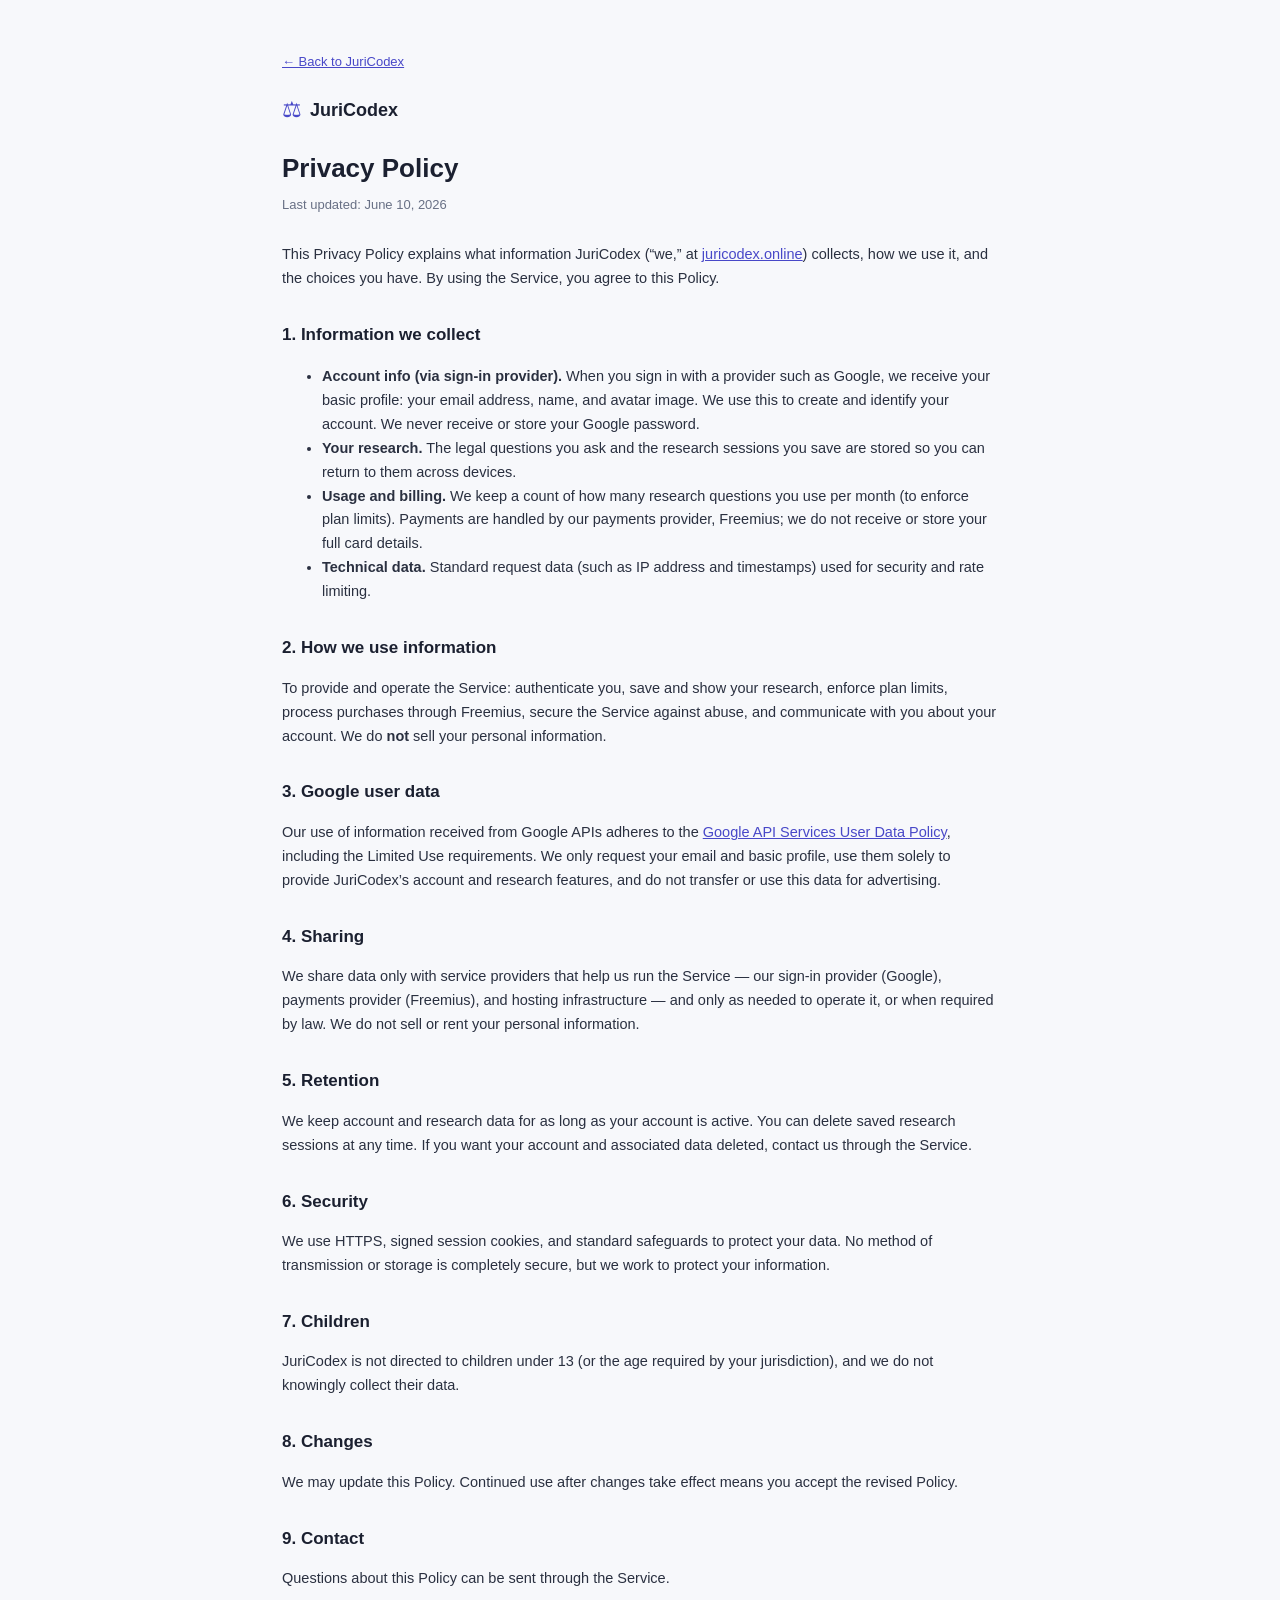
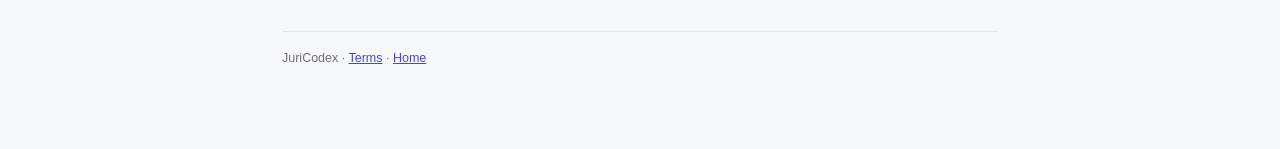
==== web/privacy.html @ 47229cd8 "legal: add Privacy Policy + /terms /privacy aliases (for Google OAuth consent)" ====
<!DOCTYPE html>
<html lang="en">
<head>
  <meta charset="UTF-8" />
  <meta name="viewport" content="width=device-width, initial-scale=1.0" />
  <title>Privacy Policy — JuriCodex</title>
  <meta name="description" content="JuriCodex Privacy Policy: what we collect, how we use it, and your choices." />
  <style>
    :root {
      --bg: #f7f8fb; --panel: #ffffff; --ink: #1b2030; --muted: #687085;
      --accent: #5b5bd6; --accent-2: #4848c8; --line: #e5e7ee;
    }
    * { box-sizing: border-box; }
    body {
      margin: 0; background: var(--bg); color: var(--ink);
      font-family: -apple-system, BlinkMacSystemFont, "Segoe UI", Roboto, Helvetica, Arial, sans-serif;
      line-height: 1.65; -webkit-font-smoothing: antialiased;
    }
    .wrap { max-width: 760px; margin: 0 auto; padding: 48px 22px 80px; }
    .brand { display: flex; align-items: center; gap: 8px; margin-bottom: 8px; }
    .brand .logo { font-size: 22px; color: var(--accent-2); }
    .brand .name { font-size: 18px; font-weight: 700; }
    h1 { font-size: 26px; margin: 18px 0 4px; }
    .updated { color: var(--muted); font-size: 13px; margin-bottom: 28px; }
    h2 { font-size: 17px; margin: 30px 0 8px; }
    p, li { font-size: 14.5px; color: #2a3040; }
    a { color: var(--accent-2); }
    .back { display: inline-block; margin-bottom: 20px; font-size: 13px; }
    footer { margin-top: 40px; color: var(--muted); font-size: 12.5px; border-top: 1px solid var(--line); padding-top: 16px; }
  </style>
</head>
<body>
  <div class="wrap">
    <a class="back" href="/">← Back to JuriCodex</a>
    <div class="brand"><span class="logo">⚖</span><span class="name">JuriCodex</span></div>
    <h1>Privacy Policy</h1>
    <div class="updated">Last updated: June 10, 2026</div>

    <p>
      This Privacy Policy explains what information JuriCodex (“we,” at
      <a href="https://juricodex.online">juricodex.online</a>) collects, how we use it, and the
      choices you have. By using the Service, you agree to this Policy.
    </p>

    <h2>1. Information we collect</h2>
    <ul>
      <li>
        <strong>Account info (via sign-in provider).</strong> When you sign in with a provider such
        as Google, we receive your basic profile: your email address, name, and avatar image. We use
        this to create and identify your account. We never receive or store your Google password.
      </li>
      <li>
        <strong>Your research.</strong> The legal questions you ask and the research sessions you save
        are stored so you can return to them across devices.
      </li>
      <li>
        <strong>Usage and billing.</strong> We keep a count of how many research questions you use per
        month (to enforce plan limits). Payments are handled by our payments provider, Freemius; we do
        not receive or store your full card details.
      </li>
      <li>
        <strong>Technical data.</strong> Standard request data (such as IP address and timestamps) used
        for security and rate limiting.
      </li>
    </ul>

    <h2>2. How we use information</h2>
    <p>
      To provide and operate the Service: authenticate you, save and show your research, enforce plan
      limits, process purchases through Freemius, secure the Service against abuse, and communicate with
      you about your account. We do <strong>not</strong> sell your personal information.
    </p>

    <h2>3. Google user data</h2>
    <p>
      Our use of information received from Google APIs adheres to the
      <a href="https://developers.google.com/terms/api-services-user-data-policy" target="_blank" rel="noopener">Google API Services User Data Policy</a>,
      including the Limited Use requirements. We only request your email and basic profile, use them
      solely to provide JuriCodex’s account and research features, and do not transfer or use this data
      for advertising.
    </p>

    <h2>4. Sharing</h2>
    <p>
      We share data only with service providers that help us run the Service — our sign-in provider
      (Google), payments provider (Freemius), and hosting infrastructure — and only as needed to operate
      it, or when required by law. We do not sell or rent your personal information.
    </p>

    <h2>5. Retention</h2>
    <p>
      We keep account and research data for as long as your account is active. You can delete saved
      research sessions at any time. If you want your account and associated data deleted, contact us
      through the Service.
    </p>

    <h2>6. Security</h2>
    <p>
      We use HTTPS, signed session cookies, and standard safeguards to protect your data. No method of
      transmission or storage is completely secure, but we work to protect your information.
    </p>

    <h2>7. Children</h2>
    <p>
      JuriCodex is not directed to children under 13 (or the age required by your jurisdiction), and we
      do not knowingly collect their data.
    </p>

    <h2>8. Changes</h2>
    <p>
      We may update this Policy. Continued use after changes take effect means you accept the revised
      Policy.
    </p>

    <h2>9. Contact</h2>
    <p>
      Questions about this Policy can be sent through the Service.
    </p>

    <footer>
      JuriCodex · <a href="/terms.html">Terms</a> · <a href="/">Home</a>
    </footer>
  </div>
</body>
</html>
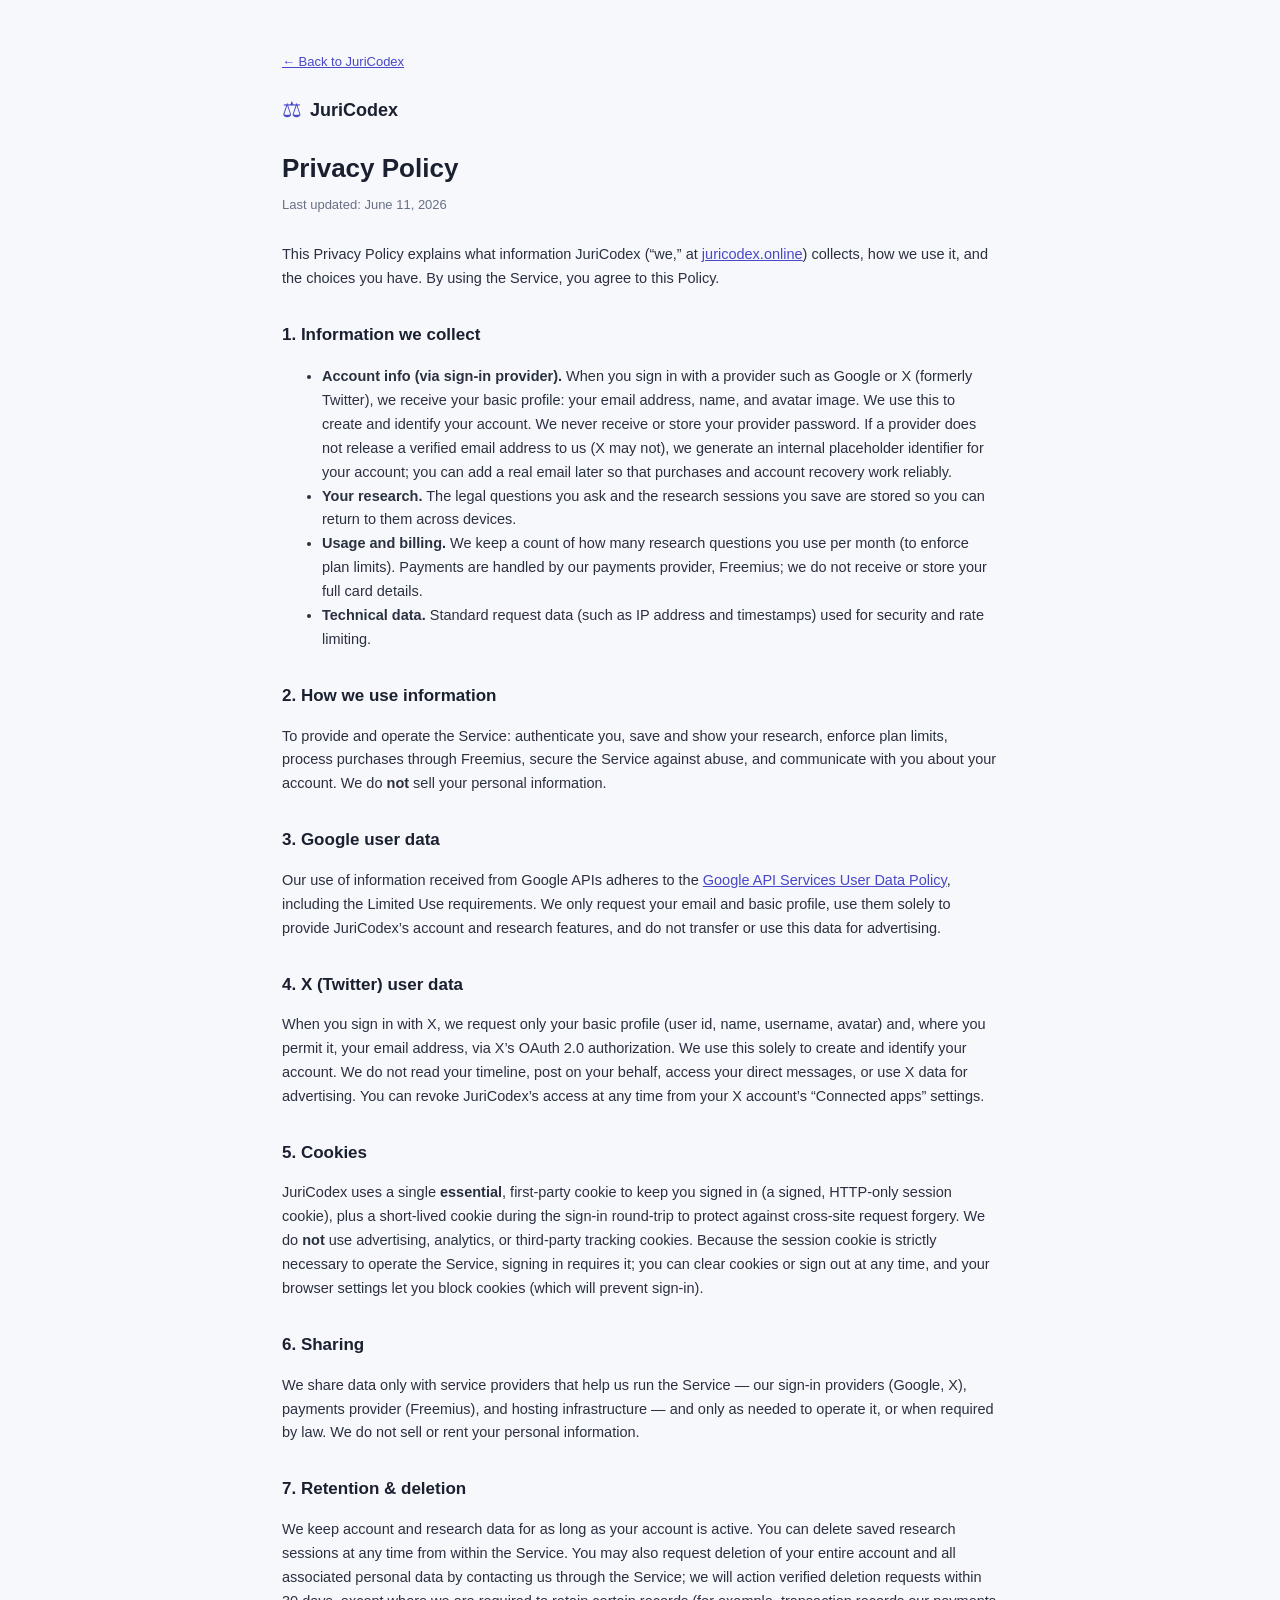
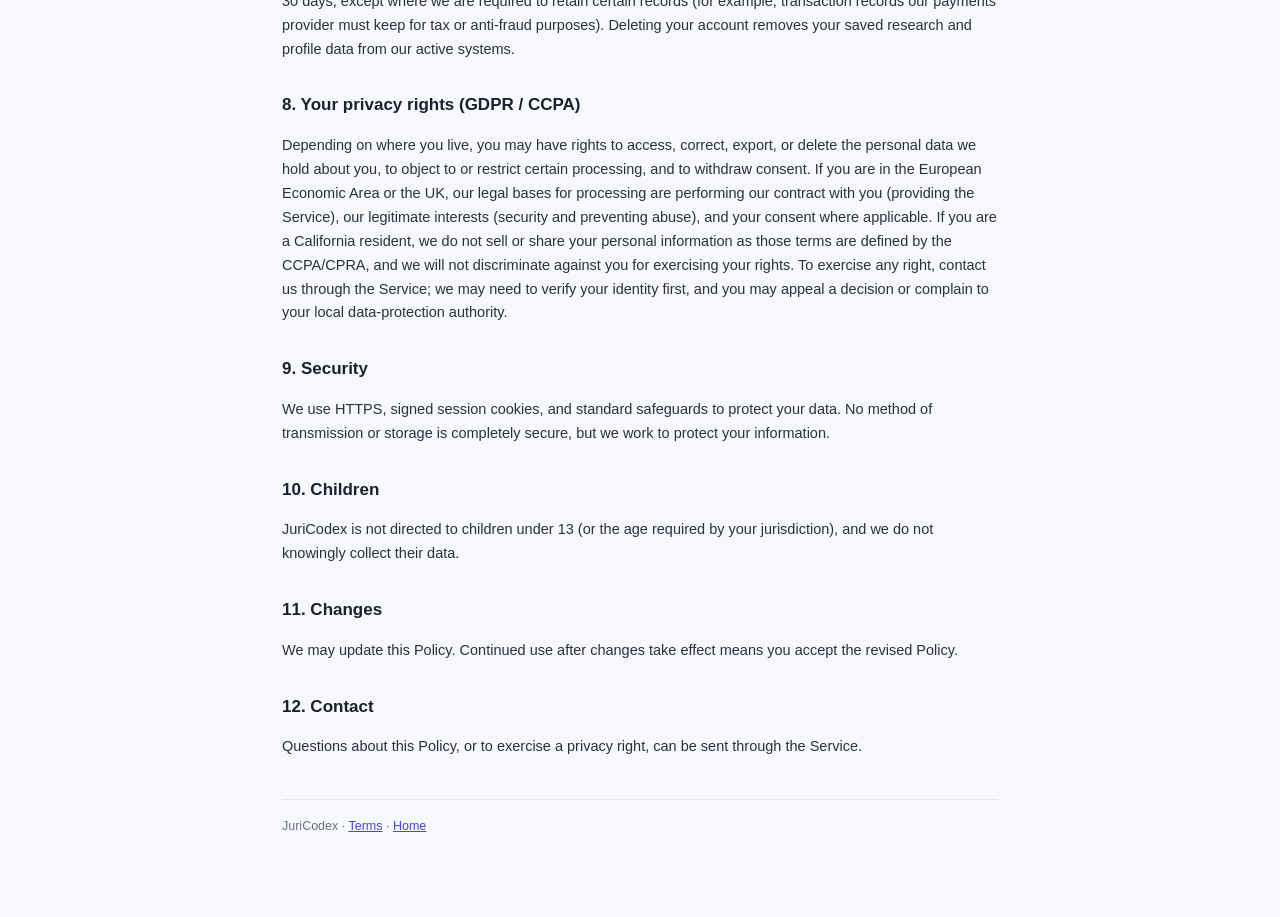
==== commit afee70f5: "fix: harden auth quota billing and compliance" ====
--- a/web/privacy.html
+++ b/web/privacy.html
@@ -34,7 +34,7 @@
     <a class="back" href="/">← Back to JuriCodex</a>
     <div class="brand"><span class="logo">⚖</span><span class="name">JuriCodex</span></div>
     <h1>Privacy Policy</h1>
-    <div class="updated">Last updated: June 10, 2026</div>
+    <div class="updated">Last updated: June 11, 2026</div>
 
     <p>
       This Privacy Policy explains what information JuriCodex (“we,” at
@@ -46,8 +46,11 @@
     <ul>
       <li>
         <strong>Account info (via sign-in provider).</strong> When you sign in with a provider such
-        as Google, we receive your basic profile: your email address, name, and avatar image. We use
-        this to create and identify your account. We never receive or store your Google password.
+        as Google or X (formerly Twitter), we receive your basic profile: your email address, name, and
+        avatar image. We use this to create and identify your account. We never receive or store your
+        provider password. If a provider does not release a verified email address to us (X may not),
+        we generate an internal placeholder identifier for your account; you can add a real email later
+        so that purchases and account recovery work reliably.
       </li>
       <li>
         <strong>Your research.</strong> The legal questions you ask and the research sessions you save
@@ -80,41 +83,77 @@
       for advertising.
     </p>
 
-    <h2>4. Sharing</h2>
+    <h2>4. X (Twitter) user data</h2>
     <p>
-      We share data only with service providers that help us run the Service — our sign-in provider
-      (Google), payments provider (Freemius), and hosting infrastructure — and only as needed to operate
-      it, or when required by law. We do not sell or rent your personal information.
+      When you sign in with X, we request only your basic profile (user id, name, username, avatar) and,
+      where you permit it, your email address, via X’s OAuth 2.0 authorization. We use this solely to
+      create and identify your account. We do not read your timeline, post on your behalf, access your
+      direct messages, or use X data for advertising. You can revoke JuriCodex’s access at any time from
+      your X account’s “Connected apps” settings.
     </p>
 
-    <h2>5. Retention</h2>
+    <h2>5. Cookies</h2>
+    <p>
+      JuriCodex uses a single <strong>essential</strong>, first-party cookie to keep you signed in (a
+      signed, HTTP-only session cookie), plus a short-lived cookie during the sign-in round-trip to
+      protect against cross-site request forgery. We do <strong>not</strong> use advertising,
+      analytics, or third-party tracking cookies. Because the session cookie is strictly necessary to
+      operate the Service, signing in requires it; you can clear cookies or sign out at any time, and
+      your browser settings let you block cookies (which will prevent sign-in).
+    </p>
+
+    <h2>6. Sharing</h2>
+    <p>
+      We share data only with service providers that help us run the Service — our sign-in providers
+      (Google, X), payments provider (Freemius), and hosting infrastructure — and only as needed to
+      operate it, or when required by law. We do not sell or rent your personal information.
+    </p>
+
+    <h2>7. Retention &amp; deletion</h2>
     <p>
       We keep account and research data for as long as your account is active. You can delete saved
-      research sessions at any time. If you want your account and associated data deleted, contact us
-      through the Service.
+      research sessions at any time from within the Service. You may also request deletion of your
+      entire account and all associated personal data by contacting us through the Service; we will
+      action verified deletion requests within 30 days, except where we are required to retain certain
+      records (for example, transaction records our payments provider must keep for tax or
+      anti-fraud purposes). Deleting your account removes your saved research and profile data from our
+      active systems.
     </p>
 
-    <h2>6. Security</h2>
+    <h2>8. Your privacy rights (GDPR / CCPA)</h2>
+    <p>
+      Depending on where you live, you may have rights to access, correct, export, or delete the
+      personal data we hold about you, to object to or restrict certain processing, and to withdraw
+      consent. If you are in the European Economic Area or the UK, our legal bases for processing are
+      performing our contract with you (providing the Service), our legitimate interests (security and
+      preventing abuse), and your consent where applicable. If you are a California resident, we do not
+      sell or share your personal information as those terms are defined by the CCPA/CPRA, and we will
+      not discriminate against you for exercising your rights. To exercise any right, contact us through
+      the Service; we may need to verify your identity first, and you may appeal a decision or complain
+      to your local data-protection authority.
+    </p>
+
+    <h2>9. Security</h2>
     <p>
       We use HTTPS, signed session cookies, and standard safeguards to protect your data. No method of
       transmission or storage is completely secure, but we work to protect your information.
     </p>
 
-    <h2>7. Children</h2>
+    <h2>10. Children</h2>
     <p>
       JuriCodex is not directed to children under 13 (or the age required by your jurisdiction), and we
       do not knowingly collect their data.
     </p>
 
-    <h2>8. Changes</h2>
+    <h2>11. Changes</h2>
     <p>
       We may update this Policy. Continued use after changes take effect means you accept the revised
       Policy.
     </p>
 
-    <h2>9. Contact</h2>
+    <h2>12. Contact</h2>
     <p>
-      Questions about this Policy can be sent through the Service.
+      Questions about this Policy, or to exercise a privacy right, can be sent through the Service.
     </p>
 
     <footer>
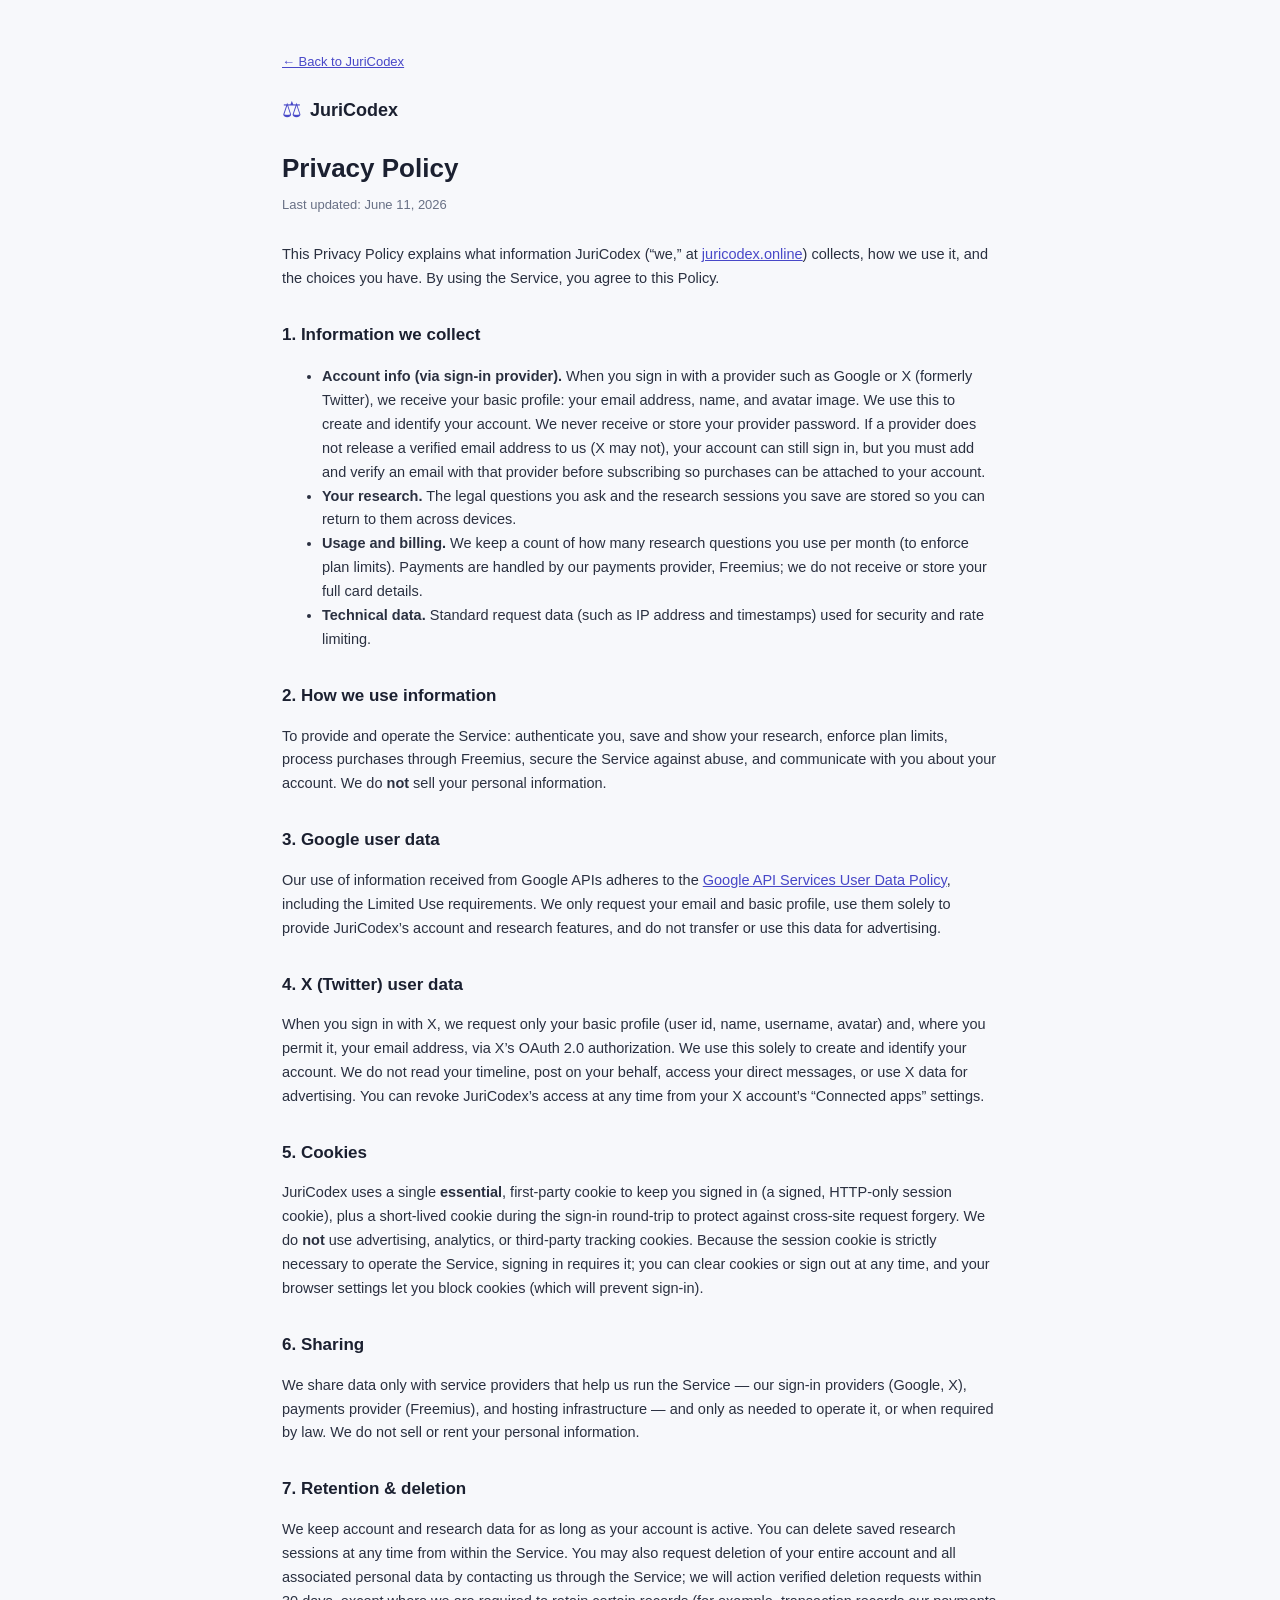
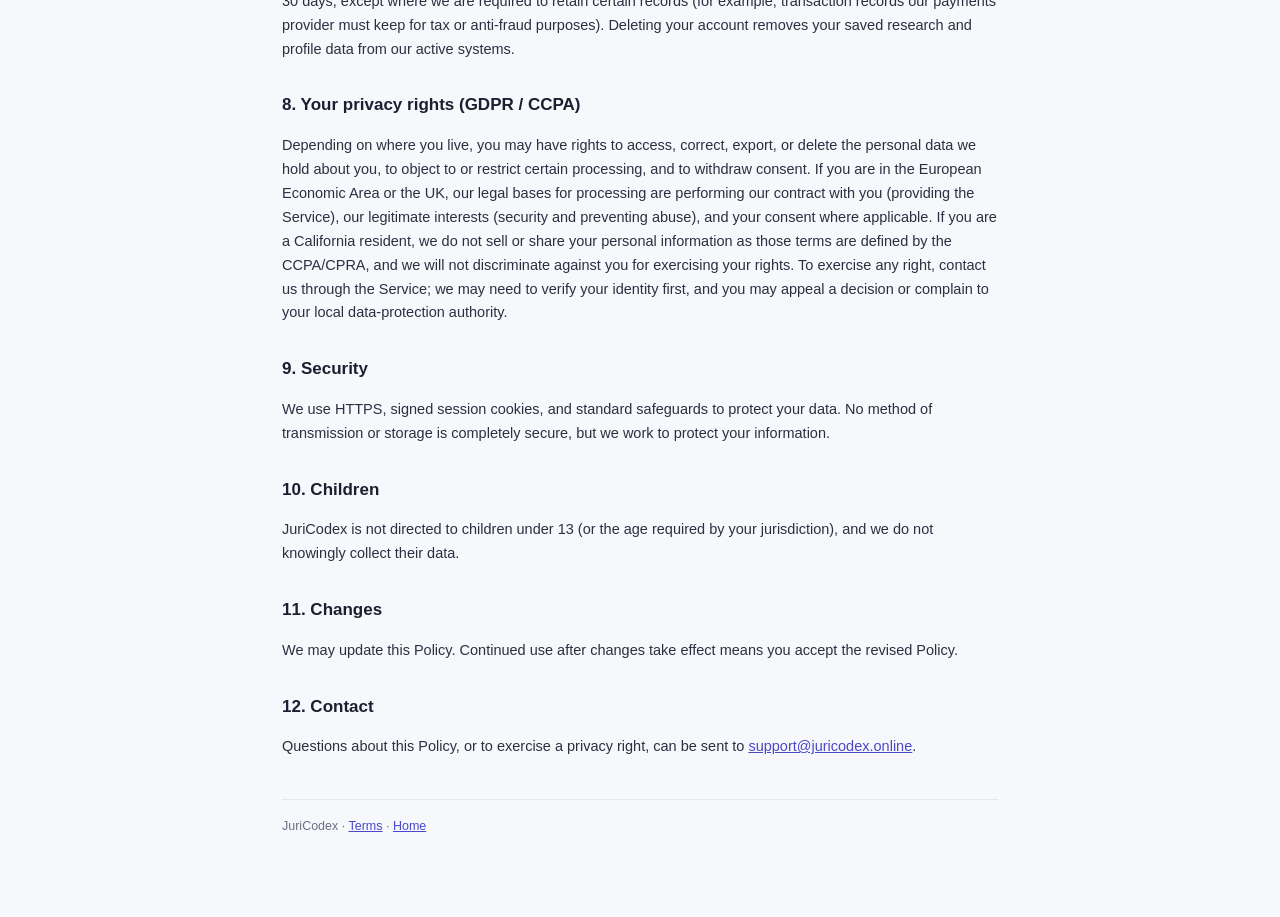
==== commit 8cefaee7: "fix: link oauth accounts and harden billing webhooks" ====
--- a/web/privacy.html
+++ b/web/privacy.html
@@ -49,8 +49,8 @@
         as Google or X (formerly Twitter), we receive your basic profile: your email address, name, and
         avatar image. We use this to create and identify your account. We never receive or store your
         provider password. If a provider does not release a verified email address to us (X may not),
-        we generate an internal placeholder identifier for your account; you can add a real email later
-        so that purchases and account recovery work reliably.
+        your account can still sign in, but you must add and verify an email with that provider before
+        subscribing so purchases can be attached to your account.
       </li>
       <li>
         <strong>Your research.</strong> The legal questions you ask and the research sessions you save
@@ -153,7 +153,8 @@
 
     <h2>12. Contact</h2>
     <p>
-      Questions about this Policy, or to exercise a privacy right, can be sent through the Service.
+      Questions about this Policy, or to exercise a privacy right, can be sent to
+      <a href="mailto:support@juricodex.online">support@juricodex.online</a>.
     </p>
 
     <footer>
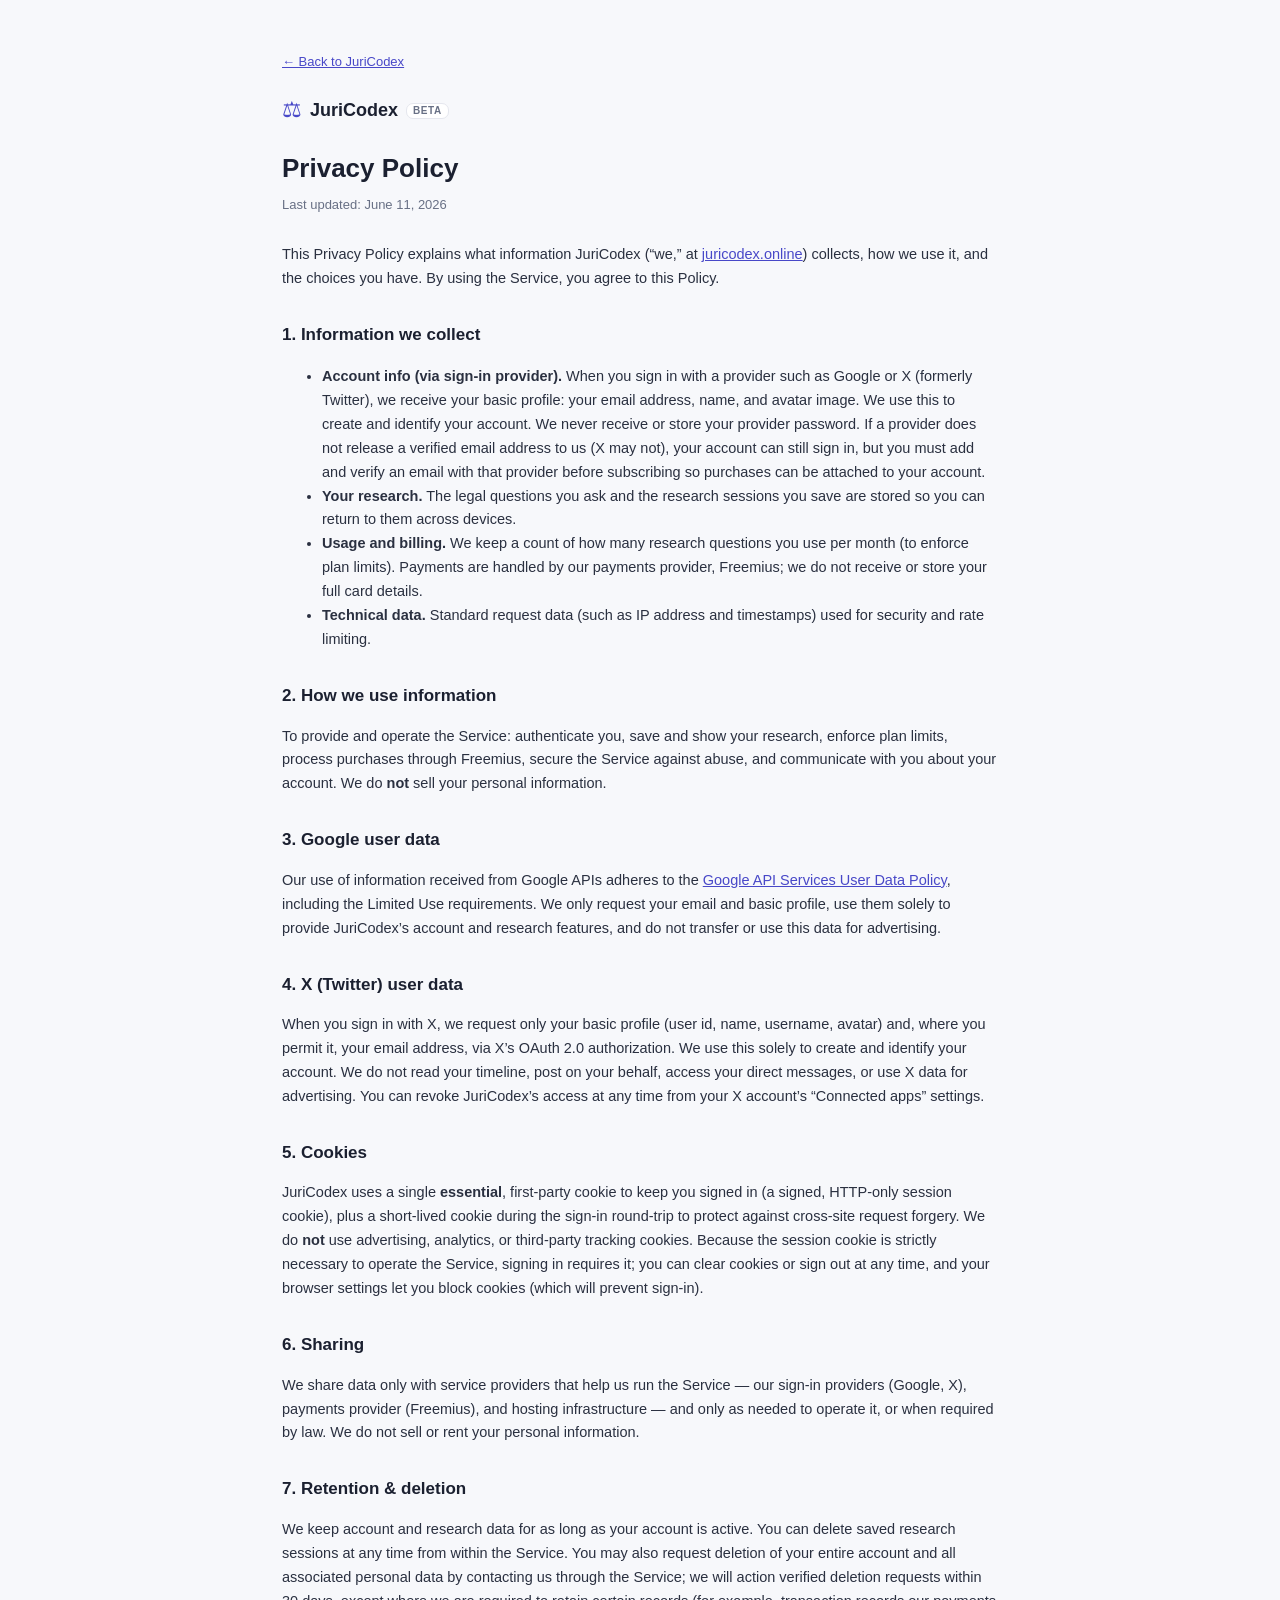
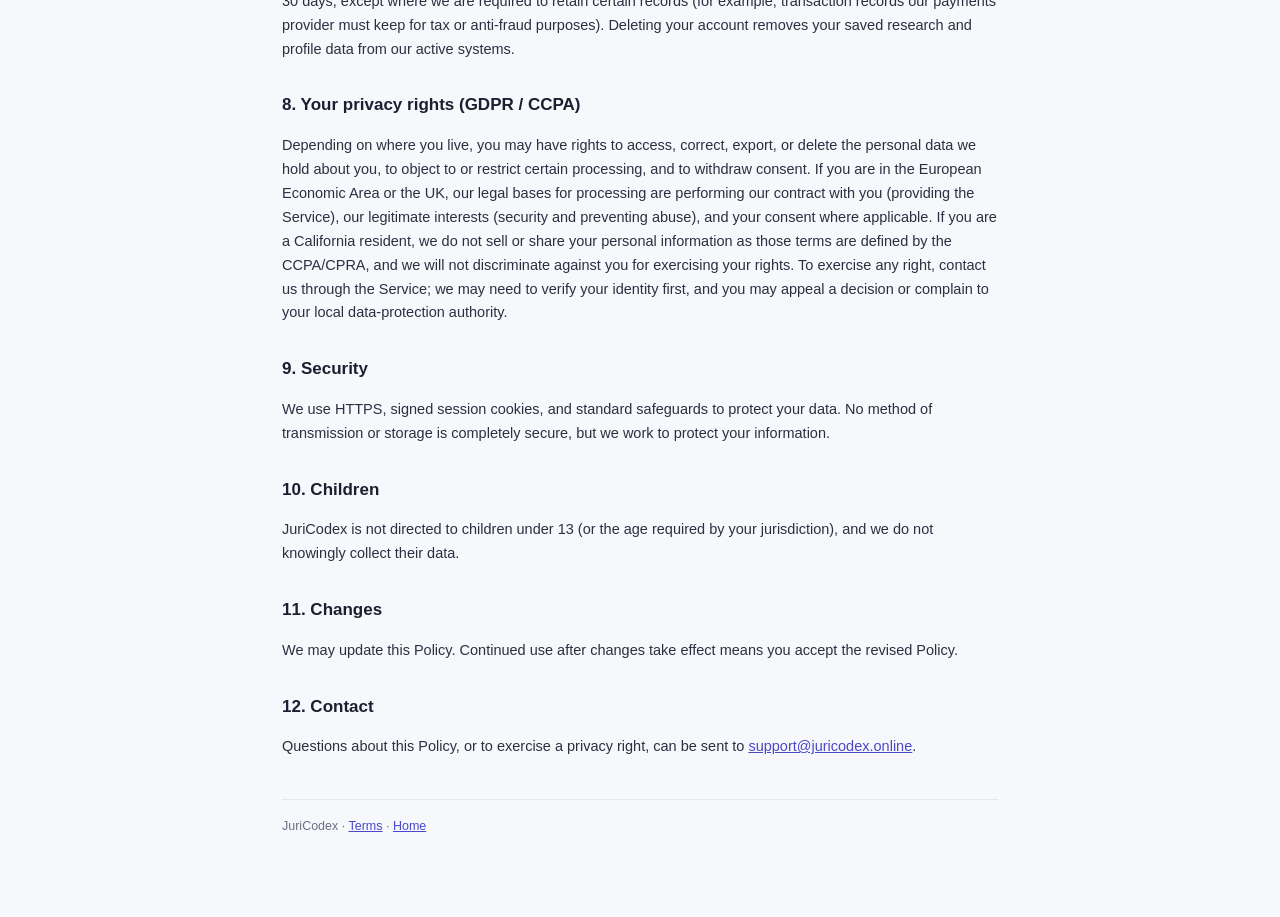
==== commit 004556e1: "ui: add beta badges to product pages" ====
--- a/web/privacy.html
+++ b/web/privacy.html
@@ -20,6 +20,12 @@
     .brand { display: flex; align-items: center; gap: 8px; margin-bottom: 8px; }
     .brand .logo { font-size: 22px; color: var(--accent-2); }
     .brand .name { font-size: 18px; font-weight: 700; }
+    .beta-badge {
+      display: inline-flex; align-items: center; justify-content: center;
+      padding: 2px 6px; border: 1px solid var(--line); border-radius: 7px;
+      background: var(--panel); color: var(--muted);
+      font-size: 10px; font-weight: 700; line-height: 1; letter-spacing: .6px; text-transform: uppercase;
+    }
     h1 { font-size: 26px; margin: 18px 0 4px; }
     .updated { color: var(--muted); font-size: 13px; margin-bottom: 28px; }
     h2 { font-size: 17px; margin: 30px 0 8px; }
@@ -32,7 +38,7 @@
 <body>
   <div class="wrap">
     <a class="back" href="/">← Back to JuriCodex</a>
-    <div class="brand"><span class="logo">⚖</span><span class="name">JuriCodex</span></div>
+    <div class="brand"><span class="logo">⚖</span><span class="name">JuriCodex</span><span class="beta-badge">Beta</span></div>
     <h1>Privacy Policy</h1>
     <div class="updated">Last updated: June 11, 2026</div>
 
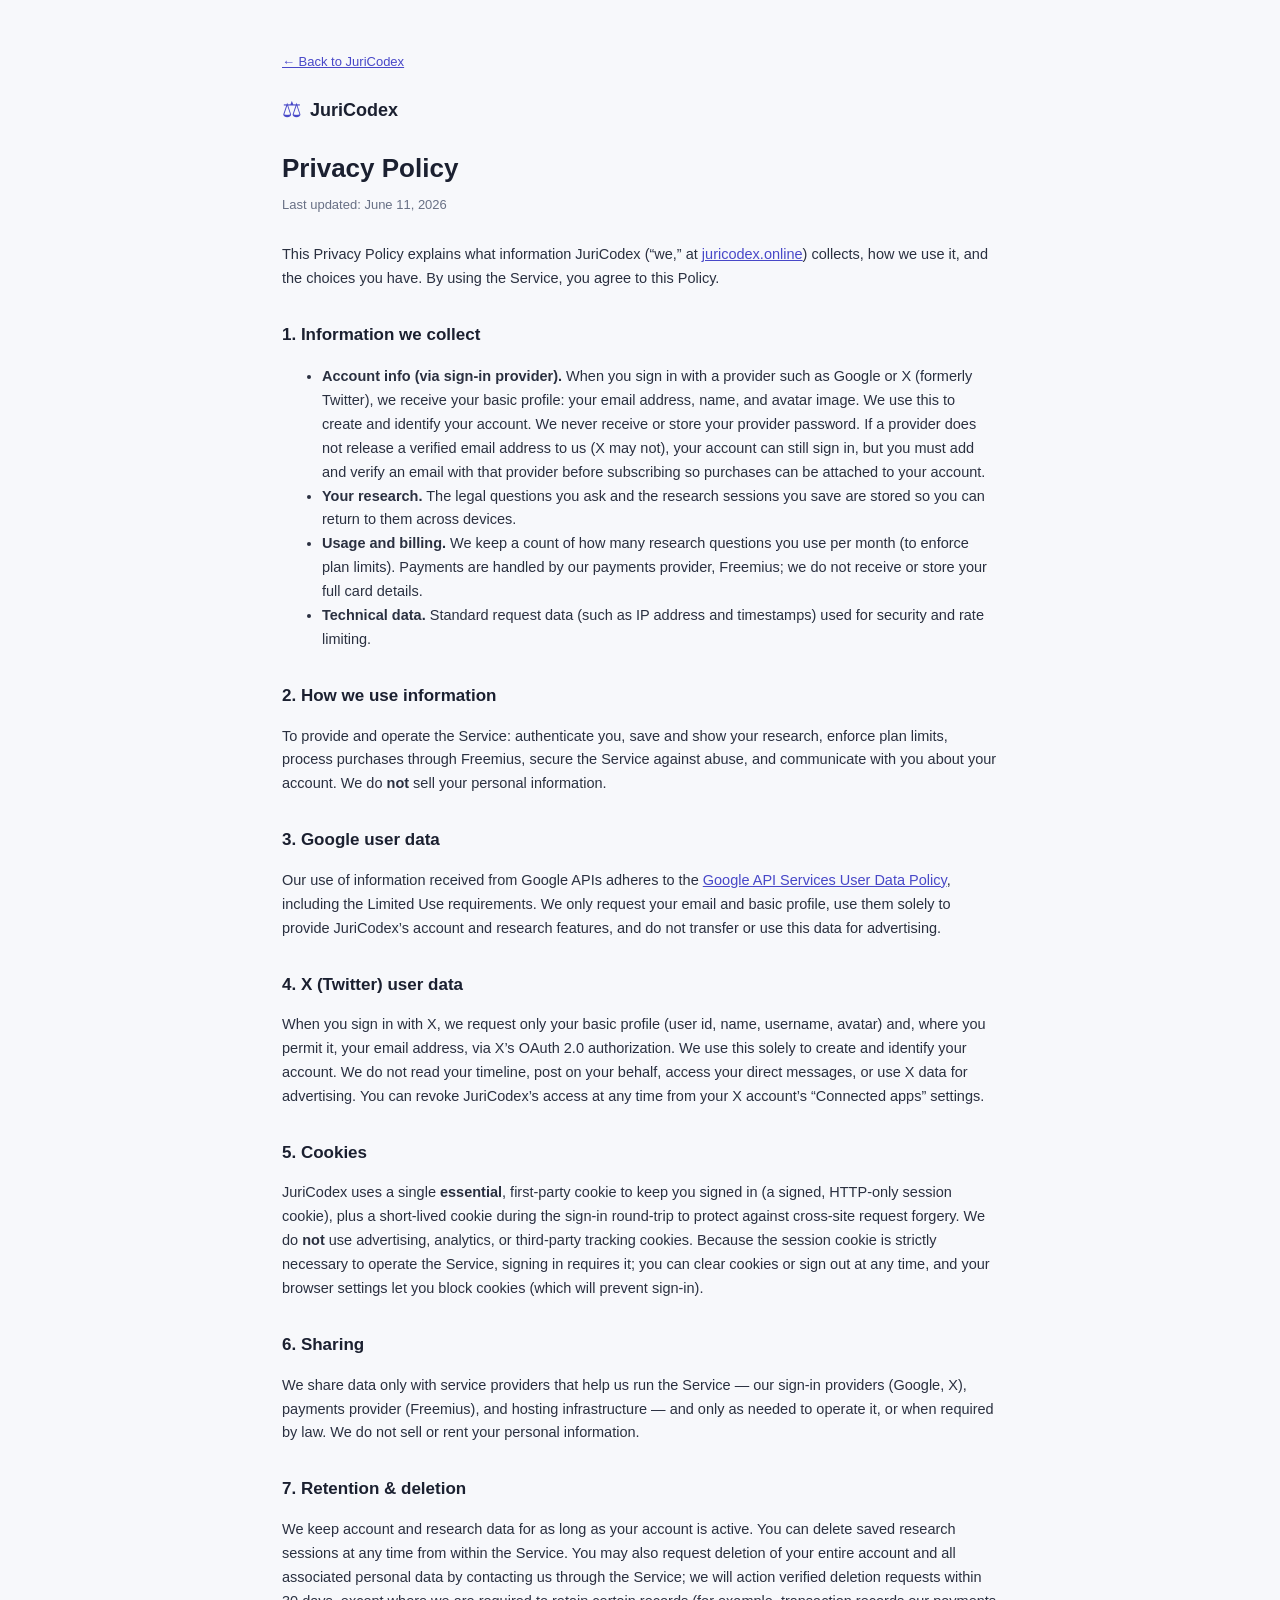
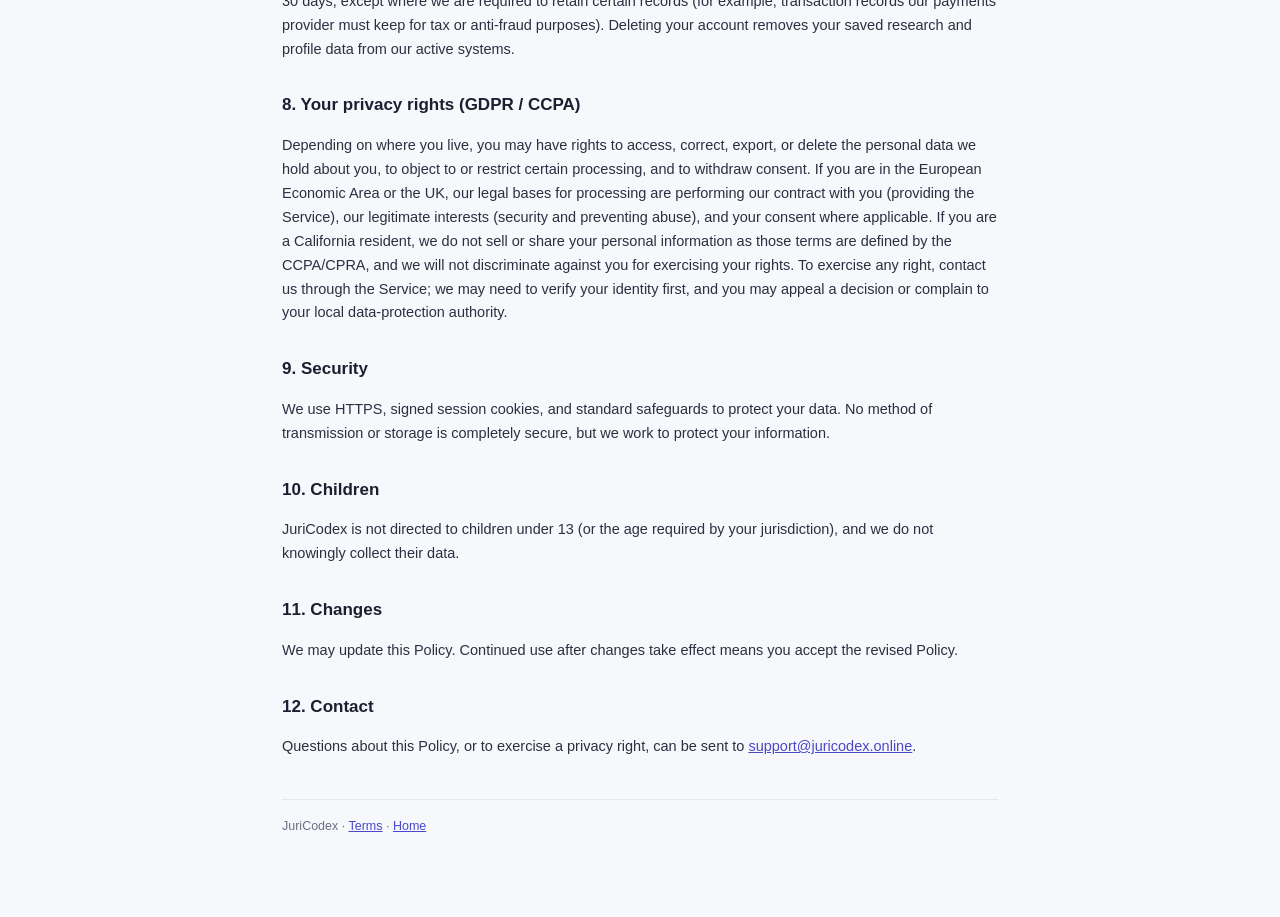
==== commit 8422a684: "ui: reduce beta badge to single brand marker" ====
--- a/web/privacy.html
+++ b/web/privacy.html
@@ -20,12 +20,6 @@
     .brand { display: flex; align-items: center; gap: 8px; margin-bottom: 8px; }
     .brand .logo { font-size: 22px; color: var(--accent-2); }
     .brand .name { font-size: 18px; font-weight: 700; }
-    .beta-badge {
-      display: inline-flex; align-items: center; justify-content: center;
-      padding: 2px 6px; border: 1px solid var(--line); border-radius: 7px;
-      background: var(--panel); color: var(--muted);
-      font-size: 10px; font-weight: 700; line-height: 1; letter-spacing: .6px; text-transform: uppercase;
-    }
     h1 { font-size: 26px; margin: 18px 0 4px; }
     .updated { color: var(--muted); font-size: 13px; margin-bottom: 28px; }
     h2 { font-size: 17px; margin: 30px 0 8px; }
@@ -38,7 +32,7 @@
 <body>
   <div class="wrap">
     <a class="back" href="/">← Back to JuriCodex</a>
-    <div class="brand"><span class="logo">⚖</span><span class="name">JuriCodex</span><span class="beta-badge">Beta</span></div>
+    <div class="brand"><span class="logo">⚖</span><span class="name">JuriCodex</span></div>
     <h1>Privacy Policy</h1>
     <div class="updated">Last updated: June 11, 2026</div>
 
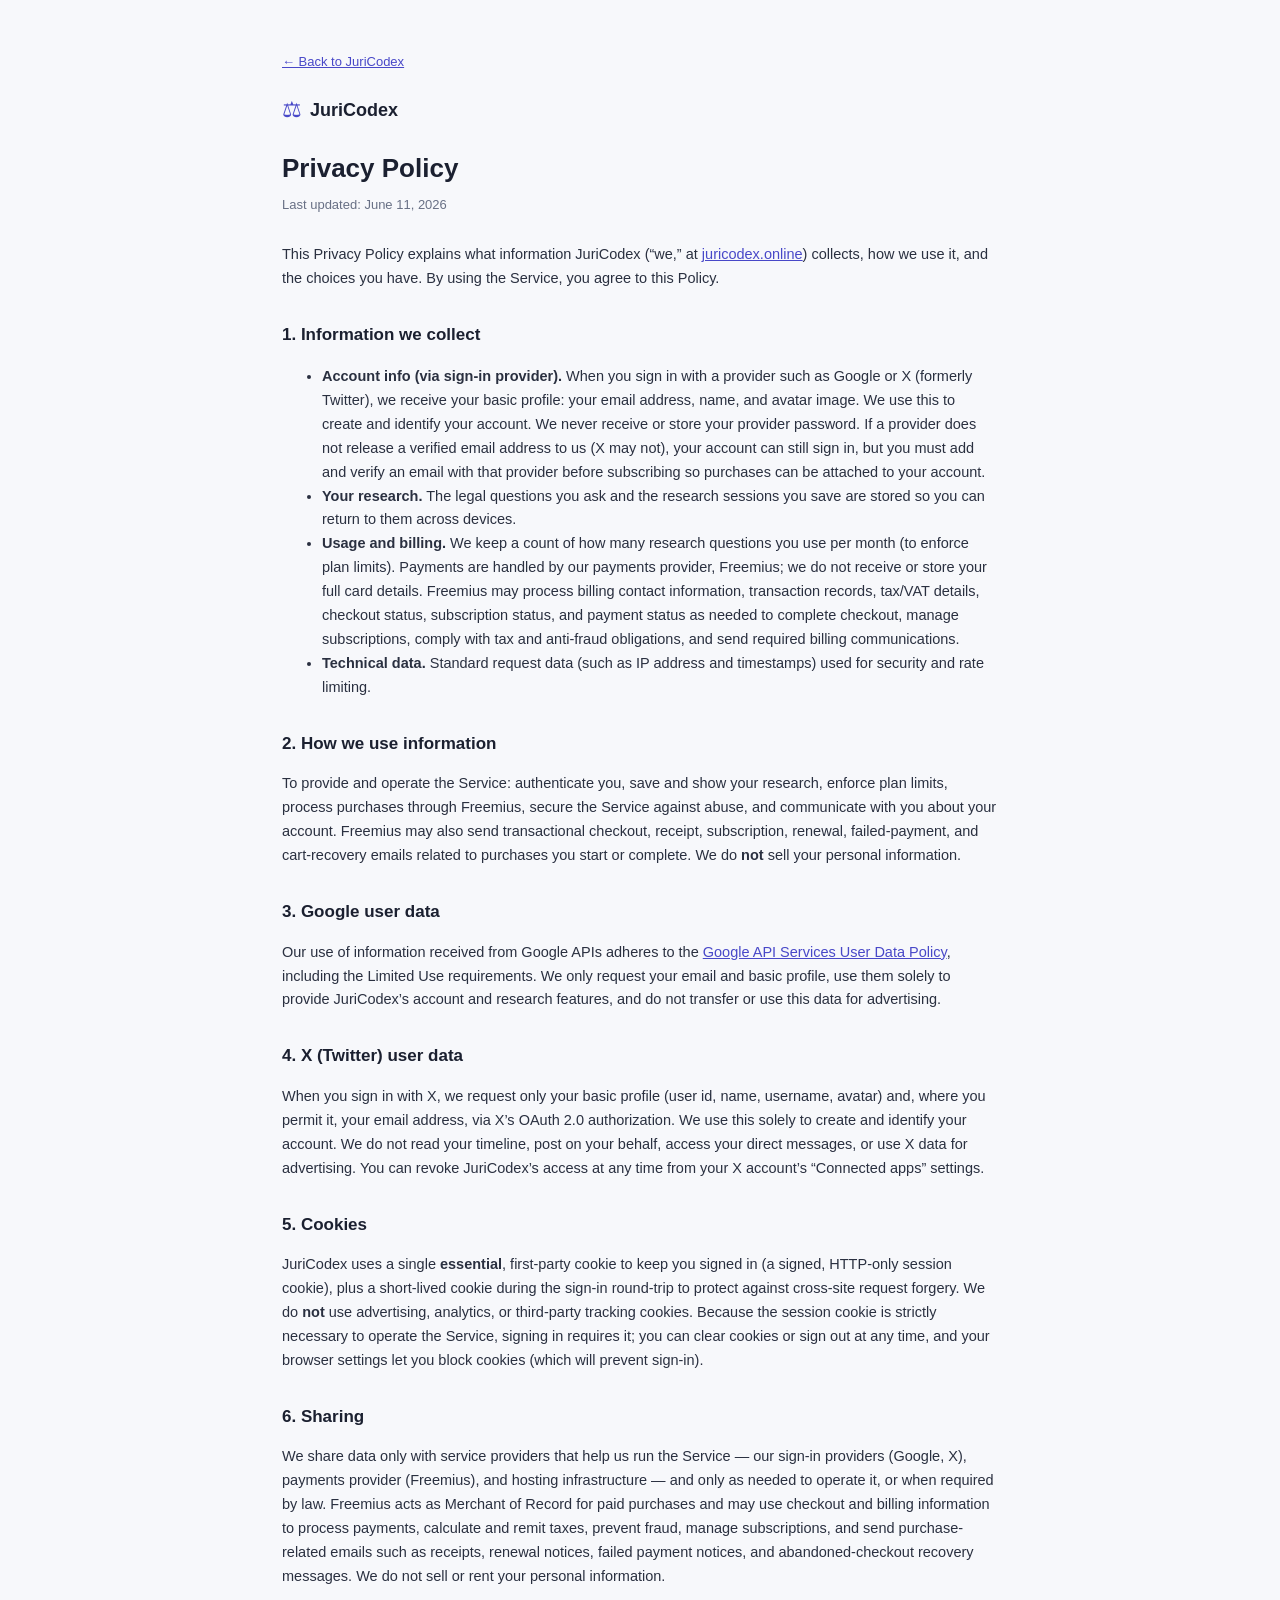
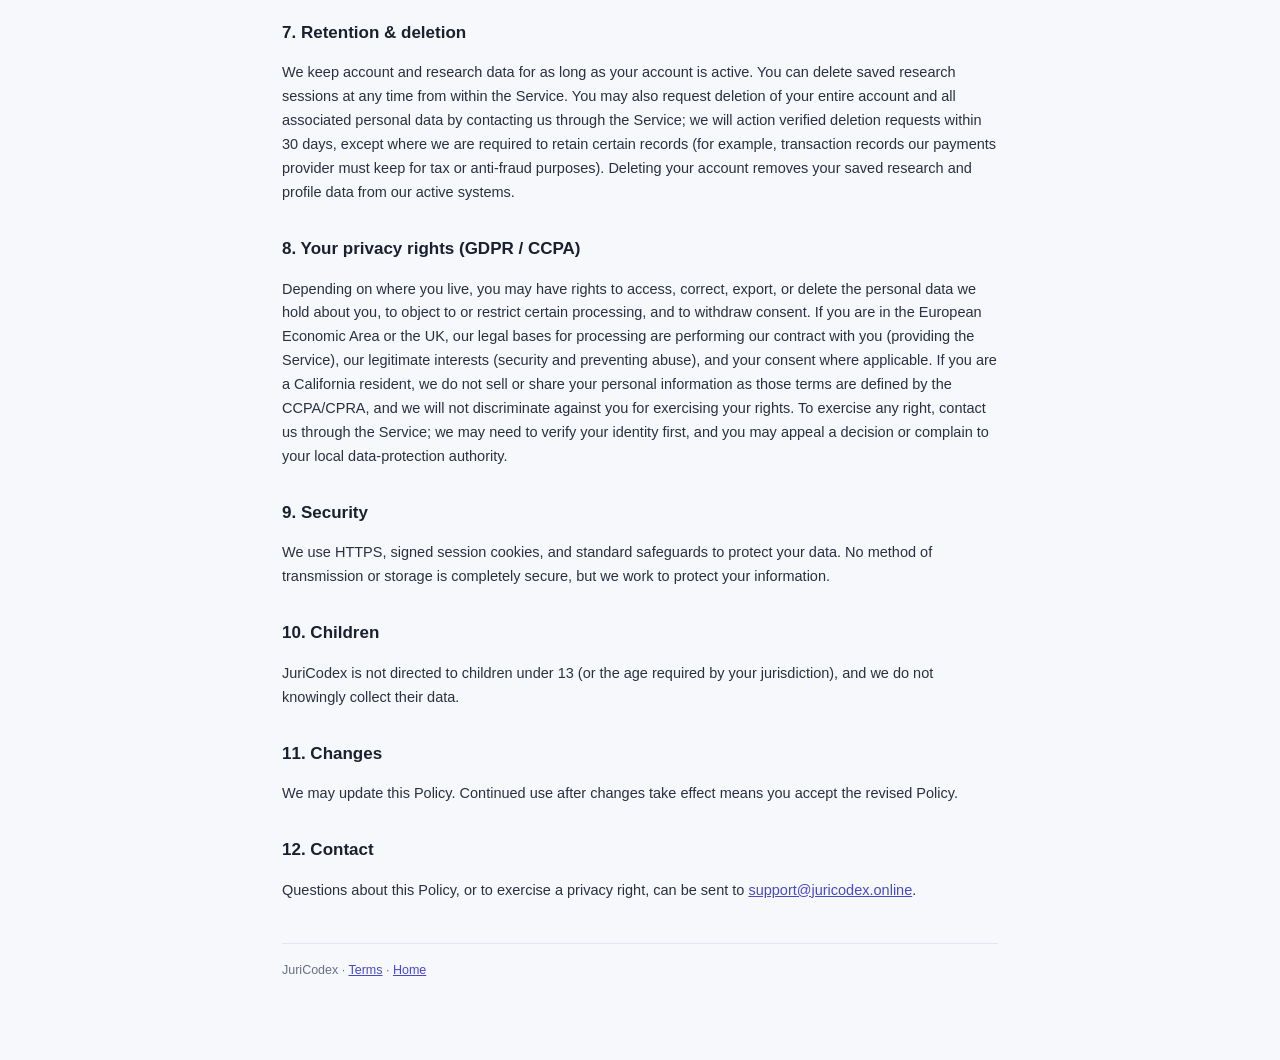
==== commit 4007b381: "docs: update JuriCodex billing disclosures" ====
--- a/web/privacy.html
+++ b/web/privacy.html
@@ -59,7 +59,10 @@
       <li>
         <strong>Usage and billing.</strong> We keep a count of how many research questions you use per
         month (to enforce plan limits). Payments are handled by our payments provider, Freemius; we do
-        not receive or store your full card details.
+        not receive or store your full card details. Freemius may process billing contact information,
+        transaction records, tax/VAT details, checkout status, subscription status, and payment status as
+        needed to complete checkout, manage subscriptions, comply with tax and anti-fraud obligations, and
+        send required billing communications.
       </li>
       <li>
         <strong>Technical data.</strong> Standard request data (such as IP address and timestamps) used
@@ -71,7 +74,9 @@
     <p>
       To provide and operate the Service: authenticate you, save and show your research, enforce plan
       limits, process purchases through Freemius, secure the Service against abuse, and communicate with
-      you about your account. We do <strong>not</strong> sell your personal information.
+      you about your account. Freemius may also send transactional checkout, receipt, subscription,
+      renewal, failed-payment, and cart-recovery emails related to purchases you start or complete. We do
+      <strong>not</strong> sell your personal information.
     </p>
 
     <h2>3. Google user data</h2>
@@ -106,7 +111,11 @@
     <p>
       We share data only with service providers that help us run the Service — our sign-in providers
       (Google, X), payments provider (Freemius), and hosting infrastructure — and only as needed to
-      operate it, or when required by law. We do not sell or rent your personal information.
+      operate it, or when required by law. Freemius acts as Merchant of Record for paid purchases and may
+      use checkout and billing information to process payments, calculate and remit taxes, prevent fraud,
+      manage subscriptions, and send purchase-related emails such as receipts, renewal notices, failed
+      payment notices, and abandoned-checkout recovery messages. We do not sell or rent your personal
+      information.
     </p>
 
     <h2>7. Retention &amp; deletion</h2>
